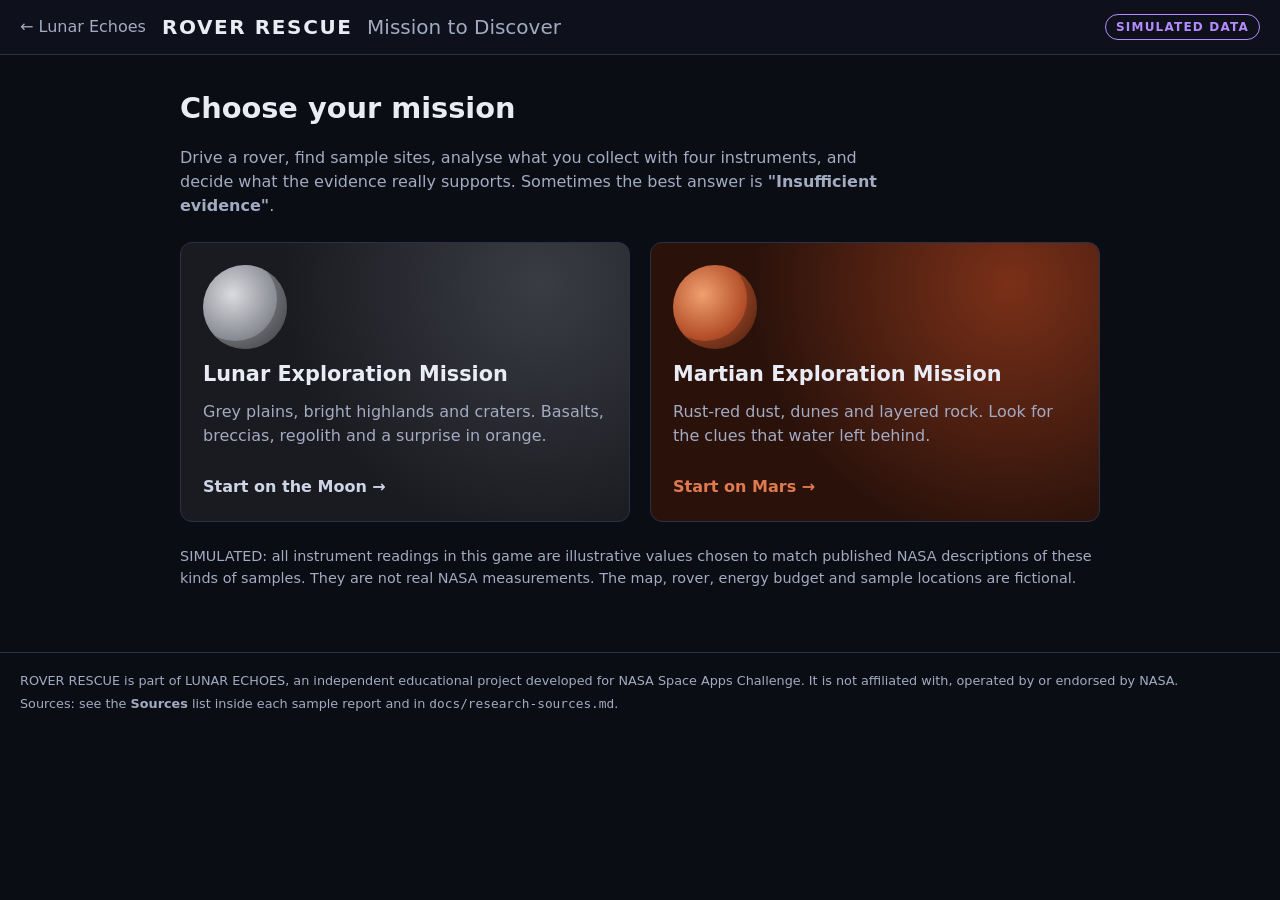
==== rover/index.html @ 32f74462 "Add ROVER RESCUE: Mission to Discover educational rover game Standalone game in rover/ (own HTML, CS" ====
<!DOCTYPE html>
<html lang="en">
<head>
  <meta charset="UTF-8">
  <meta name="viewport" content="width=device-width, initial-scale=1.0">
  <title>Rover Rescue: Mission to Discover | Lunar Echoes</title>
  <meta name="description" content="An educational rover game: explore the Moon or Mars, collect samples, use simulated instruments and reason from evidence.">
  <link rel="stylesheet" href="rover.css?v=20261115">
</head>
<body>
  <a class="skip" href="#game">Skip to the game</a>

  <header class="top">
    <a class="back" href="../index.html">← Lunar Echoes</a>
    <h1>ROVER RESCUE <span>Mission to Discover</span></h1>
    <p class="sim-badge" title="All instrument readings are simulated">SIMULATED DATA</p>
  </header>

  <main id="game">
    <!-- 1. Mission selection -->
    <section id="select" class="select" aria-labelledby="select-title">
      <h2 id="select-title">Choose your mission</h2>
      <p class="lead">Drive a rover, find sample sites, analyse what you collect with four instruments, and decide what the evidence really supports. Sometimes the best answer is <strong>"Insufficient evidence"</strong>.</p>
      <div class="mission-cards">
        <button type="button" class="mission-card moon" data-mission="moon">
          <span class="mc-world" aria-hidden="true"></span>
          <span class="mc-title">Lunar Exploration Mission</span>
          <span class="mc-text">Grey plains, bright highlands and craters. Basalts, breccias, regolith and a surprise in orange.</span>
          <span class="mc-go">Start on the Moon →</span>
        </button>
        <button type="button" class="mission-card mars" data-mission="mars">
          <span class="mc-world" aria-hidden="true"></span>
          <span class="mc-title">Martian Exploration Mission</span>
          <span class="mc-text">Rust-red dust, dunes and layered rock. Look for the clues that water left behind.</span>
          <span class="mc-go">Start on Mars →</span>
        </button>
      </div>
      <p class="note" id="sim-note"></p>
      <p class="note" id="load-status" role="status"></p>
    </section>

    <!-- 2. Exploration -->
    <section id="play" class="play" hidden aria-label="Rover exploration">
      <div class="stage">
        <canvas id="world" width="960" height="600" tabindex="0" aria-describedby="nearby"></canvas>

        <div class="hud hud-tl">
          <p class="hud-mission" id="hud-mission"></p>
          <div class="energy" aria-label="Rover energy">
            <span class="energy-label">Energy</span>
            <span class="energy-bar"><span id="energy-fill"></span></span>
            <span id="energy-num">100</span>
          </div>
          <p class="hud-line" id="hud-status">Status: ready</p>
        </div>

        <div class="hud hud-tr">
          <p class="hud-line"><strong>Samples</strong> <span id="hud-count">0</span></p>
          <p class="hud-line scanner" id="scanner" aria-live="off"></p>
        </div>

        <div id="toasts" class="toasts" aria-live="polite"></div>
        <p id="nearby" class="nearby" aria-live="polite"></p>

        <div class="pad" aria-label="Drive controls">
          <button type="button" class="pad-btn up" data-dir="up" aria-label="Drive up">▲</button>
          <button type="button" class="pad-btn left" data-dir="left" aria-label="Drive left">◀</button>
          <button type="button" class="pad-btn right" data-dir="right" aria-label="Drive right">▶</button>
          <button type="button" class="pad-btn down" data-dir="down" aria-label="Drive down">▼</button>
        </div>
      </div>

      <aside class="panel" aria-label="Rover controls">
        <div class="actions">
          <button type="button" id="btn-collect" class="btn primary" disabled>Collect sample <kbd>E</kbd></button>
          <button type="button" id="btn-lab" class="btn">Open lab <kbd>L</kbd></button>
          <button type="button" id="btn-journal" class="btn">Journal <kbd>J</kbd></button>
          <button type="button" id="btn-recharge" class="btn">Recharge <kbd>R</kbd></button>
        </div>

        <h2 class="panel-h">Objectives</h2>
        <ul id="objectives" class="objectives"></ul>

        <h2 class="panel-h">Inventory</h2>
        <ul id="inventory" class="inventory"><li class="empty">No samples yet. Drive to a marked site.</li></ul>

        <h2 class="panel-h">Instruments</h2>
        <ul id="inst-list" class="inst-list"></ul>

        <details class="help">
          <summary>How to play</summary>
          <ul>
            <li>Drive with the <kbd>arrow keys</kbd> or <kbd>W A S D</kbd>, or the on-screen pad.</li>
            <li>Pulsing markers are sample sites. The scanner points to the nearest one.</li>
            <li>Press <kbd>E</kbd> near a site to collect it.</li>
            <li>Open the lab (<kbd>L</kbd>) to run instruments, read the sample report and answer reasoning challenges.</li>
            <li>Low on energy? Press <kbd>R</kbd> to recharge with the solar panels. There is no way to lose.</li>
          </ul>
        </details>
        <button type="button" id="btn-switch" class="btn ghost">Change mission</button>
        <p class="note small" id="sim-note-2"></p>
      </aside>
    </section>
  </main>

  <!-- Lab -->
  <dialog id="lab" class="sheet" aria-labelledby="lab-title">
    <div class="sheet-head">
      <h2 id="lab-title">Rover lab</h2>
      <button type="button" class="close" data-close aria-label="Close lab">✕</button>
    </div>
    <div class="lab-body">
      <nav class="lab-samples" aria-label="Collected samples" id="lab-samples"></nav>
      <div class="lab-main" id="lab-main"></div>
    </div>
  </dialog>

  <!-- Journal -->
  <dialog id="journal" class="sheet" aria-labelledby="journal-title">
    <div class="sheet-head">
      <h2 id="journal-title">Mission journal</h2>
      <button type="button" class="close" data-close aria-label="Close journal">✕</button>
    </div>
    <div id="journal-body" class="journal-body"></div>
  </dialog>

  <footer class="foot">
    <p id="disclaimer"></p>
    <p>Sources: see the <strong>Sources</strong> list inside each sample report and in <code>docs/research-sources.md</code>.</p>
  </footer>

  <script src="rover.js?v=20261115"></script>
</body>
</html>
---- rover/rover.css ----
/* ROVER RESCUE: Mission to Discover. Self-contained styles (does not touch the main site's CSS). */
:root {
  --bg: #0b0d14;
  --panel: #151926;
  --panel2: #1c2133;
  --line: #2b3247;
  --text: #e9ecf5;
  --muted: #a3abc2;
  --accent: #cdd5e6;
  --moon: #cdd5e6;
  --mars: #e07a4f;
  --good: #6fd39a;
  --warn: #f2c14e;
  --bad: #f07a7a;
  --sim: #b48cff;
  --radius: 12px;
}
body.m-mars { --accent: var(--mars); }
body.m-moon { --accent: var(--moon); }

* { box-sizing: border-box; }
html, body { margin: 0; }
body {
  background: var(--bg);
  color: var(--text);
  font: 16px/1.5 system-ui, -apple-system, "Segoe UI", Roboto, sans-serif;
  min-height: 100vh;
}
a { color: var(--accent); }
kbd {
  font: 12px/1 ui-monospace, Consolas, monospace;
  border: 1px solid var(--line);
  border-bottom-width: 2px;
  border-radius: 4px;
  padding: 2px 5px;
  background: #0f1220;
  color: var(--muted);
}
button { font: inherit; cursor: pointer; }
:focus-visible { outline: 3px solid var(--warn); outline-offset: 2px; }
.skip { position: absolute; left: -999px; top: 0; background: var(--warn); color: #000; padding: 8px 12px; z-index: 50; }
.skip:focus { left: 8px; top: 8px; }

/* Header */
.top {
  display: flex; align-items: center; gap: 16px; flex-wrap: wrap;
  padding: 12px 20px; border-bottom: 1px solid var(--line); background: #0e111b;
}
.top h1 { margin: 0; font-size: 1.25rem; letter-spacing: .08em; }
.top h1 span { font-weight: 400; color: var(--muted); letter-spacing: 0; margin-left: 6px; }
.back { text-decoration: none; color: var(--muted); }
.back:hover { color: var(--text); }
.sim-badge {
  margin: 0 0 0 auto; font-size: .75rem; font-weight: 700; letter-spacing: .1em;
  color: var(--sim); border: 1px solid var(--sim); border-radius: 999px; padding: 3px 10px;
}

/* Mission select */
.select { max-width: 960px; margin: 0 auto; padding: 32px 20px 48px; }
.select h2 { font-size: 1.8rem; margin: 0 0 8px; }
.lead { color: var(--muted); max-width: 70ch; }
.mission-cards { display: grid; grid-template-columns: repeat(auto-fit, minmax(260px, 1fr)); gap: 20px; margin: 24px 0; }
.mission-card {
  display: flex; flex-direction: column; gap: 10px; text-align: left;
  padding: 22px; border-radius: var(--radius); border: 1px solid var(--line);
  color: var(--text); min-height: 280px; position: relative; overflow: hidden;
  transition: transform .15s ease, border-color .15s ease;
}
.mission-card:hover { transform: translateY(-3px); }
.mission-card.moon { background: radial-gradient(circle at 80% 15%, #3a3c44 0, #1a1b20 60%); }
.mission-card.mars { background: radial-gradient(circle at 80% 15%, #7a3018 0, #2a120b 60%); }
.mission-card.moon:hover { border-color: var(--moon); }
.mission-card.mars:hover { border-color: var(--mars); }
.mc-world { width: 84px; height: 84px; border-radius: 50%; }
.moon .mc-world {
  background: radial-gradient(circle at 35% 35%, #d9dbe0, #8d8f96 55%, #4a4b50);
  box-shadow: inset -10px -8px 0 rgba(0,0,0,.25);
}
.mars .mc-world {
  background: radial-gradient(circle at 35% 35%, #f0a070, #b4502a 55%, #5a2010);
  box-shadow: inset -10px -8px 0 rgba(0,0,0,.25);
}
.mc-title { font-size: 1.3rem; font-weight: 700; }
.mc-text { color: var(--muted); }
.mc-go { margin-top: auto; font-weight: 700; }
.moon .mc-go { color: var(--moon); }
.mars .mc-go { color: var(--mars); }
.note { color: var(--muted); font-size: .9rem; }
.note.small { font-size: .8rem; }

/* Play layout */
.play { display: grid; grid-template-columns: 1fr 320px; gap: 0; height: calc(100vh - 57px); min-height: 520px; }
.play[hidden] { display: none; }
.stage { position: relative; overflow: hidden; background: #000; }
#world { display: block; width: 100%; height: 100%; touch-action: none; }
#world:focus-visible { outline-offset: -4px; }
.panel {
  background: var(--panel); border-left: 1px solid var(--line);
  padding: 16px; overflow-y: auto; display: flex; flex-direction: column; gap: 6px;
}
.panel-h { font-size: .8rem; text-transform: uppercase; letter-spacing: .1em; color: var(--muted); margin: 14px 0 4px; }

/* HUD */
.hud {
  position: absolute; background: rgba(10, 12, 20, .78); border: 1px solid var(--line);
  border-radius: 10px; padding: 10px 12px; font-size: .9rem; backdrop-filter: blur(4px);
  pointer-events: none;
}
.hud-tl { top: 12px; left: 12px; min-width: 220px; }
.hud-tr { top: 12px; right: 12px; text-align: right; max-width: 260px; }
.hud-mission { margin: 0 0 6px; font-weight: 700; color: var(--accent); }
.hud-line { margin: 4px 0 0; }
.energy { display: flex; align-items: center; gap: 8px; }
.energy-label { font-size: .8rem; color: var(--muted); }
.energy-bar { flex: 1; height: 10px; background: #262b3c; border-radius: 99px; overflow: hidden; min-width: 100px; }
#energy-fill { display: block; height: 100%; width: 100%; background: var(--good); transition: width .25s ease, background .25s; }
#energy-fill.mid { background: var(--warn); }
#energy-fill.low { background: var(--bad); }
#energy-num { font-variant-numeric: tabular-nums; min-width: 2.5ch; text-align: right; }
.scanner { color: var(--muted); }

.nearby {
  position: absolute; left: 50%; bottom: 16px; transform: translateX(-50%);
  margin: 0; background: rgba(10, 12, 20, .85); border: 1px solid var(--accent);
  border-radius: 999px; padding: 6px 16px; font-size: .9rem; white-space: nowrap;
}
.nearby:empty { display: none; }

.toasts { position: absolute; top: 120px; left: 50%; transform: translateX(-50%); display: flex; flex-direction: column; gap: 8px; align-items: center; pointer-events: none; width: min(90%, 420px); }
.toast {
  background: rgba(15, 18, 30, .95); border: 1px solid var(--accent); border-left-width: 4px;
  border-radius: 8px; padding: 8px 14px; font-size: .9rem; animation: toast-in .25s ease;
  box-shadow: 0 6px 20px rgba(0,0,0,.4); text-align: center;
}
.toast.good { border-color: var(--good); }
.toast.warn { border-color: var(--warn); }
@keyframes toast-in { from { opacity: 0; transform: translateY(-8px); } to { opacity: 1; transform: none; } }

/* Touch pad */
.pad { position: absolute; left: 16px; bottom: 16px; width: 150px; height: 150px; display: none; }
.pad-btn {
  position: absolute; width: 50px; height: 50px; border-radius: 12px;
  background: rgba(20, 24, 38, .8); border: 1px solid var(--line); color: var(--text); font-size: 1.1rem;
  touch-action: none; user-select: none; -webkit-user-select: none;
}
.pad-btn.on { background: var(--accent); color: #000; }
.pad .up { left: 50px; top: 0; }
.pad .down { left: 50px; bottom: 0; }
.pad .left { left: 0; top: 50px; }
.pad .right { right: 0; top: 50px; }
@media (pointer: coarse) { .pad { display: block; } }

/* Panel controls */
.actions { display: grid; grid-template-columns: 1fr 1fr; gap: 8px; }
.btn {
  border: 1px solid var(--line); background: var(--panel2); color: var(--text);
  border-radius: 8px; padding: 9px 10px; display: inline-flex; align-items: center; justify-content: center; gap: 6px;
}
.btn:hover:not(:disabled) { border-color: var(--accent); }
.btn:disabled { opacity: .45; cursor: not-allowed; }
.btn.primary { background: var(--accent); color: #111; border-color: var(--accent); font-weight: 700; grid-column: 1 / -1; }
.btn.primary kbd { background: rgba(0,0,0,.15); color: #111; border-color: rgba(0,0,0,.3); }
.btn.ghost { background: transparent; margin-top: 12px; }
.btn.small { padding: 5px 9px; font-size: .85rem; }

.objectives, .inventory, .inst-list { list-style: none; margin: 0; padding: 0; display: flex; flex-direction: column; gap: 6px; }
.objectives li { padding-left: 26px; position: relative; font-size: .9rem; }
.objectives li::before { content: "○"; position: absolute; left: 4px; color: var(--muted); }
.objectives li.done { color: var(--muted); }
.objectives li.done::before { content: "✓"; color: var(--good); font-weight: 700; }
.objectives .prog { color: var(--muted); font-size: .8rem; }
.inventory .empty { color: var(--muted); font-size: .9rem; }
.inv-item {
  width: 100%; text-align: left; background: var(--panel2); border: 1px solid var(--line);
  border-radius: 8px; padding: 8px 10px; color: var(--text); display: flex; gap: 10px; align-items: center;
}
.inv-item:hover { border-color: var(--accent); }
.inv-swatch { width: 18px; height: 18px; border-radius: 50%; flex: none; border: 1px solid rgba(255,255,255,.2); }
.inv-meta { display: flex; flex-direction: column; line-height: 1.25; }
.inv-meta small { color: var(--muted); }
.inst-list li { font-size: .85rem; display: flex; gap: 8px; color: var(--muted); }
.inst-list .ico { width: 20px; text-align: center; color: var(--accent); }
.help { margin-top: 12px; font-size: .9rem; color: var(--muted); }
.help summary { cursor: pointer; color: var(--text); }
.help ul { padding-left: 18px; }

/* Dialogs */
.sheet {
  width: min(1000px, 96vw); max-height: 92vh; padding: 0; border: 1px solid var(--line);
  border-radius: 14px; background: var(--panel); color: var(--text);
}
.sheet::backdrop { background: rgba(0, 0, 0, .65); }
.sheet[open] { display: flex; flex-direction: column; }
.sheet-head { display: flex; align-items: center; justify-content: space-between; padding: 12px 18px; border-bottom: 1px solid var(--line); }
.sheet-head h2 { margin: 0; font-size: 1.15rem; }
.close { background: none; border: 0; color: var(--muted); font-size: 1.2rem; padding: 4px 8px; }
.close:hover { color: var(--text); }

.lab-body { display: grid; grid-template-columns: 220px 1fr; min-height: 0; flex: 1; overflow: hidden; }
.lab-samples { border-right: 1px solid var(--line); padding: 12px; overflow-y: auto; display: flex; flex-direction: column; gap: 6px; }
.lab-samples .inv-item[aria-current="true"] { border-color: var(--accent); background: #232a40; }
.lab-main { padding: 16px 20px 24px; overflow-y: auto; }
.lab-empty { color: var(--muted); }

.tabs { display: flex; gap: 6px; flex-wrap: wrap; border-bottom: 1px solid var(--line); margin: 12px 0 16px; }
.tab {
  background: none; border: 0; border-bottom: 3px solid transparent; color: var(--muted);
  padding: 8px 12px; margin-bottom: -1px;
}
.tab[aria-selected="true"] { color: var(--text); border-bottom-color: var(--accent); font-weight: 600; }

.sample-head { display: flex; gap: 14px; align-items: center; }
.sample-head h3 { margin: 0; font-size: 1.2rem; }
.sample-head p { margin: 2px 0 0; color: var(--muted); font-size: .9rem; }
.sample-art { width: 64px; height: 64px; border-radius: 12px; flex: none; }

.inst-grid { display: grid; grid-template-columns: repeat(auto-fit, minmax(210px, 1fr)); gap: 12px; }
.inst-card { background: var(--panel2); border: 1px solid var(--line); border-radius: 10px; padding: 12px; display: flex; flex-direction: column; gap: 6px; }
.inst-card h4 { margin: 0; display: flex; align-items: center; gap: 8px; }
.inst-card .ico { color: var(--accent); font-size: 1.1rem; }
.inst-card p { margin: 0; font-size: .85rem; color: var(--muted); }
.inst-card p strong { color: var(--text); font-weight: 600; }
.inst-card .real { font-style: italic; }
.inst-card .btn { margin-top: auto; }
.inst-card.used { border-color: color-mix(in srgb, var(--good) 50%, var(--line)); }
.readings { margin: 6px 0 0; display: grid; grid-template-columns: auto 1fr; gap: 2px 10px; font-size: .85rem; }
.readings dt { color: var(--muted); }
.readings dd { margin: 0; }
.scan { height: 4px; background: var(--line); border-radius: 4px; overflow: hidden; }
.scan span { display: block; height: 100%; width: 0; background: var(--accent); animation: scan 0.9s ease forwards; }
@keyframes scan { to { width: 100%; } }

.sim-tag {
  display: inline-block; font-size: .7rem; font-weight: 700; letter-spacing: .08em;
  color: var(--sim); border: 1px solid var(--sim); border-radius: 4px; padding: 0 5px; vertical-align: middle;
}

.report { border: 1px solid var(--line); border-radius: 10px; overflow: hidden; }
.report table { width: 100%; border-collapse: collapse; font-size: .9rem; }
.report th, .report td { text-align: left; vertical-align: top; padding: 8px 12px; border-bottom: 1px solid var(--line); }
.report th { width: 34%; color: var(--muted); font-weight: 600; background: #181c2a; }
.report tr:last-child th, .report tr:last-child td { border-bottom: 0; }
.report .pending { color: var(--muted); font-style: italic; }
.report ul { margin: 0; padding-left: 18px; }
.report-actions { display: flex; gap: 8px; margin-top: 12px; flex-wrap: wrap; }

.q-card { background: var(--panel2); border: 1px solid var(--line); border-radius: 10px; padding: 14px; margin-bottom: 14px; }
.q-card h4 { margin: 0 0 10px; font-size: 1rem; }
.q-opts { display: flex; flex-direction: column; gap: 8px; }
.q-opt {
  text-align: left; background: #12162280; border: 1px solid var(--line); color: var(--text);
  border-radius: 8px; padding: 9px 12px;
}
.q-opt:hover:not(:disabled) { border-color: var(--accent); }
.q-opt.insufficient { border-style: dashed; }
.q-opt.best { border-color: var(--good); background: color-mix(in srgb, var(--good) 15%, transparent); }
.q-opt.ok { border-color: var(--warn); background: color-mix(in srgb, var(--warn) 12%, transparent); }
.q-opt.wrong { border-color: var(--bad); background: color-mix(in srgb, var(--bad) 12%, transparent); }
.q-opt:disabled { cursor: default; }
.q-feedback { margin: 10px 0 0; font-size: .9rem; }
.q-feedback strong.good { color: var(--good); }
.q-feedback strong.ok { color: var(--warn); }
.q-feedback strong.bad { color: var(--bad); }
.q-locked { color: var(--muted); font-size: .9rem; margin: 0; }

.journal-body { padding: 16px 20px 24px; overflow-y: auto; }
.j-stats { display: grid; grid-template-columns: repeat(auto-fit, minmax(140px, 1fr)); gap: 10px; margin-bottom: 16px; }
.j-stat { background: var(--panel2); border: 1px solid var(--line); border-radius: 10px; padding: 10px 12px; }
.j-stat b { display: block; font-size: 1.4rem; }
.j-stat span { color: var(--muted); font-size: .85rem; }
.j-entry { border: 1px solid var(--line); border-radius: 10px; padding: 12px 14px; margin-bottom: 10px; }
.j-entry h4 { margin: 0 0 4px; }
.j-entry p, .j-entry li { font-size: .9rem; }
.j-entry ul { margin: 4px 0; padding-left: 18px; }
.j-h { font-size: .8rem; text-transform: uppercase; letter-spacing: .1em; color: var(--muted); margin: 18px 0 8px; }
.notes-input { width: 100%; min-height: 60px; background: #0f1220; color: var(--text); border: 1px solid var(--line); border-radius: 8px; padding: 8px; font: inherit; font-size: .9rem; }

.foot { padding: 14px 20px; border-top: 1px solid var(--line); color: var(--muted); font-size: .8rem; }
.foot p { margin: 4px 0; }

/* Responsive */
@media (max-width: 900px) {
  .play { grid-template-columns: 1fr; height: auto; }
  .stage { height: 62vh; min-height: 360px; }
  .panel { border-left: 0; border-top: 1px solid var(--line); }
  .lab-body { grid-template-columns: 1fr; overflow-y: auto; }
  .lab-samples { flex-direction: row; overflow-x: auto; border-right: 0; border-bottom: 1px solid var(--line); }
  .lab-samples .inv-item { min-width: 170px; }
  .lab-main { overflow: visible; }
  .hud-tr { max-width: 46%; }
}
@media (max-width: 520px) {
  .top h1 span { display: none; }
  .hud { font-size: .78rem; padding: 7px 9px; }
  .hud-tl { min-width: 0; max-width: calc(50% - 16px); left: 8px; top: 8px; }
  .hud-tr { max-width: calc(50% - 16px); right: 8px; top: 8px; }
  .energy-bar { min-width: 50px; }
  .report th { width: 40%; }
  .nearby { font-size: .8rem; white-space: normal; text-align: center; width: max-content; max-width: 70%; bottom: 175px; }
}
@media (prefers-reduced-motion: reduce) {
  *, *::before, *::after { animation-duration: 0.01ms !important; transition: none !important; }
}
@media print {
  body { background: #fff; color: #000; }
}
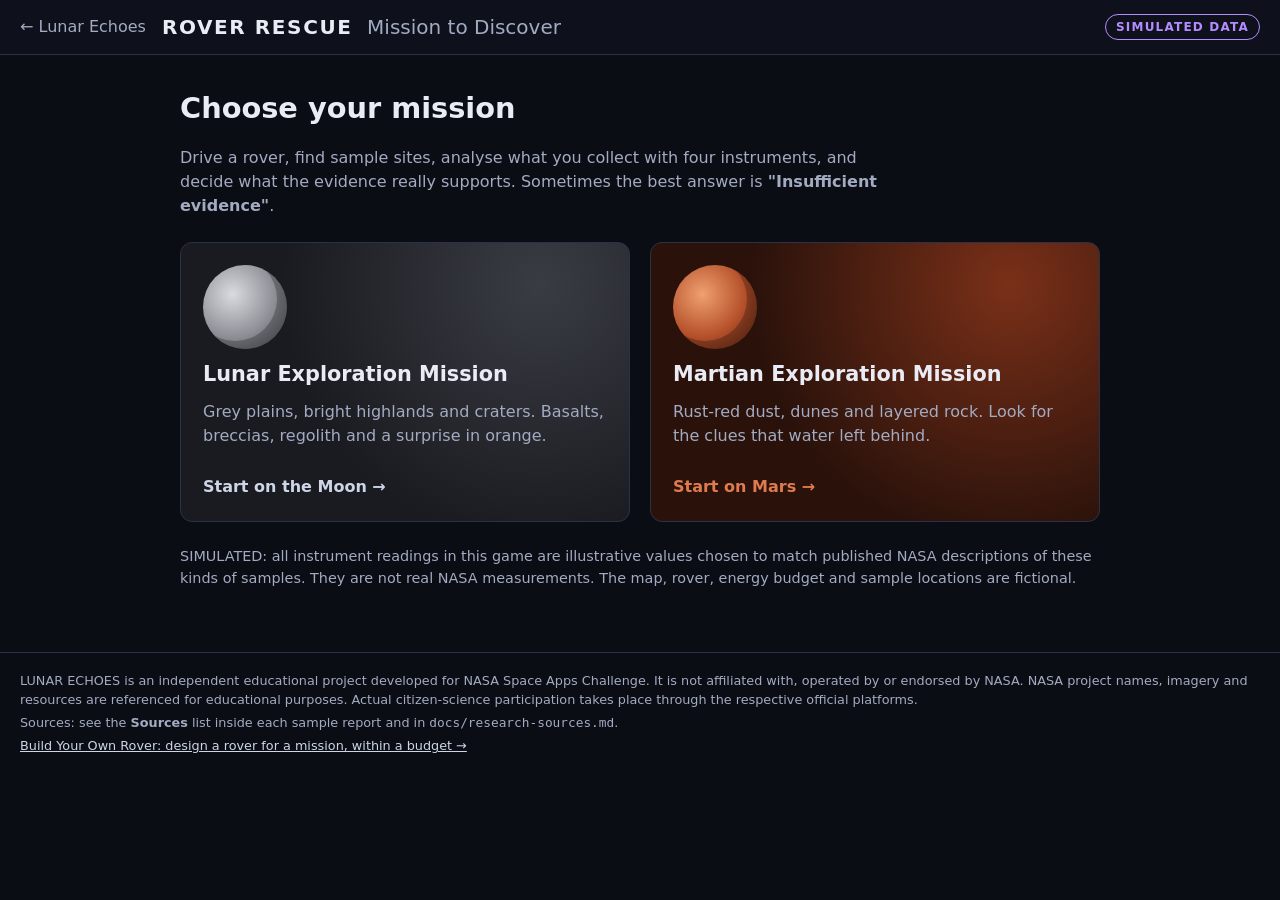
==== commit d25205a0: "Beyond the Archive round 2 (Priority 1): heritage map, footprints lab, reasoning, builder, ethics - " ====
--- a/rover/index.html
+++ b/rover/index.html
@@ -127,6 +127,7 @@
   <footer class="foot">
     <p id="disclaimer"></p>
     <p>Sources: see the <strong>Sources</strong> list inside each sample report and in <code>docs/research-sources.md</code>.</p>
+    <p><a href="build.html">Build Your Own Rover: design a rover for a mission, within a budget →</a></p>
   </footer>
 
   <script src="rover.js?v=20261115"></script>
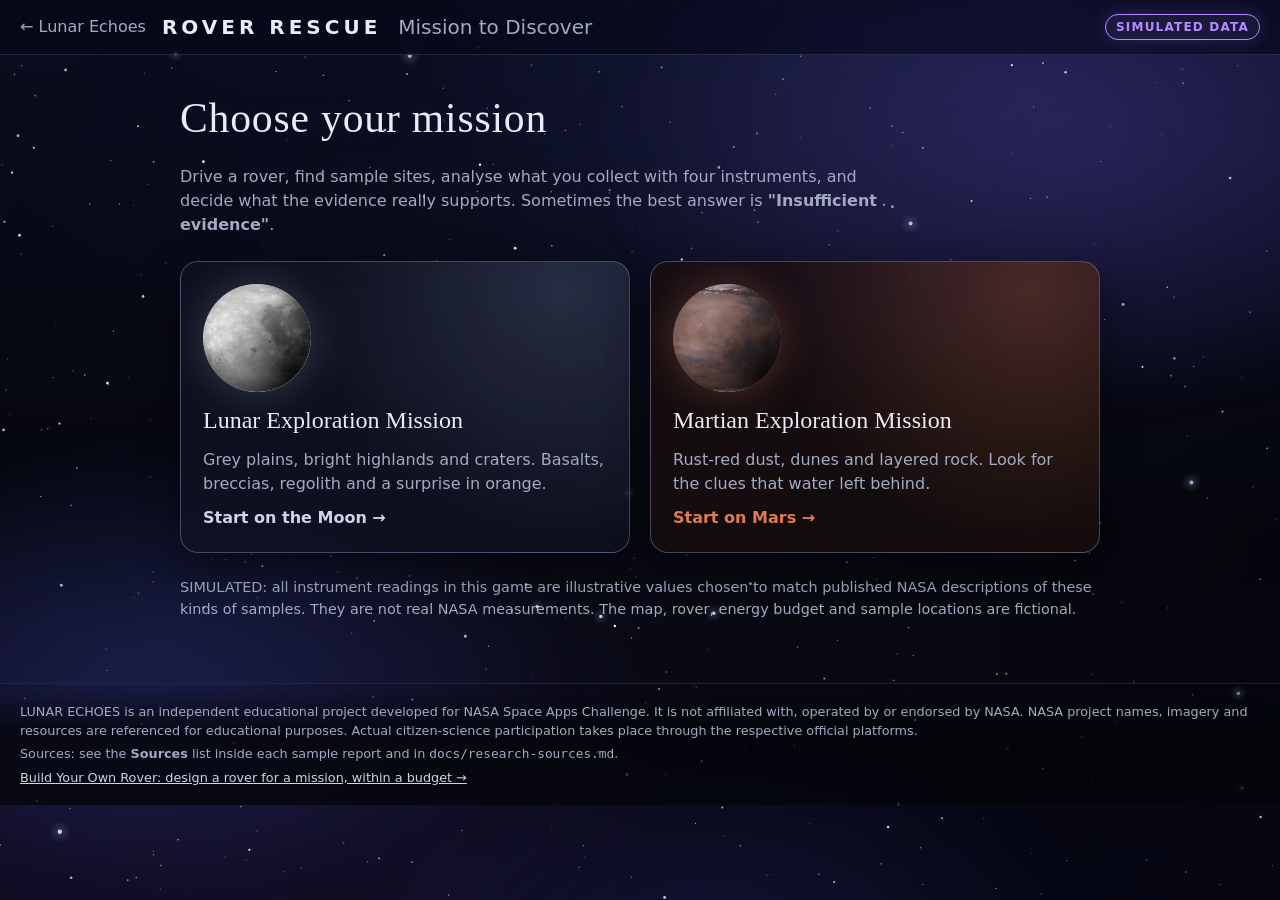
==== commit dcc0c94b: "Apply the cinematic theme to the rover pages - rover/rover-cinematic.css (loaded after rover.css/bui" ====
--- a/rover/index.html
+++ b/rover/index.html
@@ -6,8 +6,16 @@
   <title>Rover Rescue: Mission to Discover | Lunar Echoes</title>
   <meta name="description" content="An educational rover game: explore the Moon or Mars, collect samples, use simulated instruments and reason from evidence.">
   <link rel="stylesheet" href="rover.css?v=20261115">
+  <link rel="stylesheet" href="rover-cinematic.css?v=20261115h">
 </head>
 <body>
+  <!-- Deep-space backdrop shared with the main site (rover-cinematic.css, ../js/cinematic.js) -->
+  <div class="cosmos" aria-hidden="true">
+    <canvas id="starfield" class="cosmos-stars"></canvas>
+    <div class="cosmos-twinkle"></div>
+    <div class="cosmos-nebula"></div>
+  </div>
+
   <a class="skip" href="#game">Skip to the game</a>
 
   <header class="top">
@@ -130,6 +138,7 @@
     <p><a href="build.html">Build Your Own Rover: design a rover for a mission, within a budget →</a></p>
   </footer>
 
-  <script src="rover.js?v=20261115"></script>
+  <script src="rover.js?v=20261115g"></script>
+  <script src="../js/cinematic.js?v=20261115h"></script>
 </body>
 </html>
--- a/rover/rover-cinematic.css
+++ b/rover/rover-cinematic.css
@@ -0,0 +1,155 @@
+/* Rover pages: cinematic layer, matching the main site's deep-space theme (../css/cinematic.css).
+   Loaded after rover.css (and build.css). Styles only; the game and builder logic are unchanged.
+   Note: rover.js rewrites <body class>, so nothing here depends on a body class. */
+
+:root {
+  --bg: #05060c;
+  --panel: rgba(15, 19, 34, 0.74);
+  --panel2: rgba(24, 30, 52, 0.8);
+  --line: rgba(150, 170, 230, 0.18);
+  --line-strong: rgba(170, 190, 255, 0.32);
+  --glass: blur(14px) saturate(140%);
+  --ease: cubic-bezier(0.22, 0.61, 0.36, 1);
+  --serif: "Iowan Old Style", "Palatino Linotype", Palatino, Georgia, serif;
+}
+
+html, body { overflow-x: clip; }
+body { background: #05060c; }
+
+/* ---------- Deep-space backdrop (same layers as the main site) ---------- */
+.cosmos {
+  position: fixed; inset: 0; z-index: -1; pointer-events: none;
+  background:
+    radial-gradient(ellipse 70% 50% at 80% 10%, rgba(40, 52, 120, 0.35), transparent 70%),
+    radial-gradient(ellipse 60% 50% at 10% 85%, rgba(70, 40, 120, 0.25), transparent 70%),
+    linear-gradient(180deg, #0a0d1f 0%, #05060c 60%, #060713 100%);
+}
+.cosmos-stars { position: absolute; inset: 0; width: 100%; height: 100%; }
+.cosmos-twinkle {
+  position: absolute; inset: 0; opacity: 0.7;
+  background-image:
+    radial-gradient(1.4px 1.4px at 12% 18%, #fff, transparent),
+    radial-gradient(1.2px 1.2px at 68% 12%, #dfe7ff, transparent),
+    radial-gradient(1.6px 1.6px at 84% 42%, #fff, transparent),
+    radial-gradient(1.1px 1.1px at 32% 64%, #e9e3ff, transparent),
+    radial-gradient(1.5px 1.5px at 52% 86%, #fff, transparent),
+    radial-gradient(1.3px 1.3px at 6% 52%, #fff, transparent);
+  animation: rc-twinkle 6s ease-in-out infinite alternate;
+}
+.cosmos-nebula {
+  position: absolute; inset: -10%; filter: blur(20px);
+  background:
+    radial-gradient(ellipse 45% 35% at 78% 22%, rgba(112, 72, 200, 0.22), transparent 70%),
+    radial-gradient(ellipse 40% 30% at 18% 70%, rgba(52, 96, 210, 0.2), transparent 70%),
+    radial-gradient(ellipse 35% 25% at 55% 95%, rgba(60, 50, 150, 0.22), transparent 70%);
+  animation: rc-drift 90s ease-in-out infinite alternate;
+}
+@keyframes rc-twinkle { 0% { opacity: 0.35; } 100% { opacity: 0.85; } }
+@keyframes rc-drift { 0% { transform: translate3d(0, 0, 0) scale(1); } 100% { transform: translate3d(-2%, 1.5%, 0) scale(1.05); } }
+
+/* ---------- Glass header ---------- */
+.top {
+  position: sticky; top: 0; z-index: 20;
+  background: rgba(6, 8, 18, 0.6);
+  backdrop-filter: var(--glass); -webkit-backdrop-filter: var(--glass);
+  border-bottom: 1px solid var(--line);
+}
+.top h1 { letter-spacing: 0.2em; font-weight: 600; }
+.back { transition: color 0.2s; }
+.sim-badge { background: rgba(180, 140, 255, 0.08); box-shadow: 0 0 18px rgba(180, 140, 255, 0.18); }
+
+/* ---------- Mission select ---------- */
+.select h2, .b-intro h2 {
+  font-family: var(--serif); font-weight: 400; letter-spacing: 0.02em;
+  font-size: clamp(1.9rem, 4.5vw, 2.6rem);
+  text-shadow: 0 0 30px rgba(150, 175, 255, 0.15);
+}
+.mission-card {
+  border-radius: 18px;
+  border-color: var(--line-strong);
+  backdrop-filter: var(--glass); -webkit-backdrop-filter: var(--glass);
+  box-shadow: 0 14px 40px rgba(0, 0, 0, 0.45);
+  transition: transform 0.35s var(--ease), box-shadow 0.35s var(--ease), border-color 0.35s;
+}
+.mission-card.moon { background: radial-gradient(circle at 85% 10%, rgba(150, 170, 220, 0.18), transparent 55%), rgba(16, 19, 32, 0.7); }
+.mission-card.mars { background: radial-gradient(circle at 85% 10%, rgba(224, 122, 79, 0.24), transparent 55%), rgba(26, 14, 12, 0.72); }
+.mission-card:hover { transform: translateY(-6px); }
+.mission-card.moon:hover { box-shadow: 0 24px 56px rgba(0, 0, 0, 0.55), 0 0 40px rgba(170, 190, 255, 0.18); }
+.mission-card.mars:hover { box-shadow: 0 24px 56px rgba(0, 0, 0, 0.55), 0 0 40px rgba(224, 122, 79, 0.22); }
+.mc-title { font-family: var(--serif); font-weight: 400; font-size: 1.5rem; }
+
+/* The little worlds become real NASA globes (same maps as the main site) */
+.mc-world {
+  width: 108px; height: 108px; position: relative; overflow: hidden;
+  background-repeat: repeat-x; background-size: 216px 108px;
+  animation: rc-spin 60s linear infinite;
+}
+.moon .mc-world { background-repeat: repeat-x; background-size: 216px 108px; background-image: url("../assets/images/maps/moon-lroc-color-2k.jpg"); filter: grayscale(0.85) contrast(1.1); box-shadow: 0 0 40px rgba(170, 190, 255, 0.25); }
+.mars .mc-world { background-repeat: repeat-x; background-size: 216px 108px; background-image: url("../assets/images/maps/mars-viking-mdim21-2k.jpg"); box-shadow: 0 0 40px rgba(224, 122, 79, 0.3); }
+.mc-world::after {
+  content: ""; position: absolute; inset: 0; border-radius: 50%;
+  background:
+    radial-gradient(circle at 32% 30%, rgba(255, 255, 255, 0.16), transparent 42%),
+    radial-gradient(circle at 82% 80%, rgba(0, 0, 0, 0.78), rgba(0, 0, 0, 0.35) 35%, transparent 62%);
+  box-shadow: inset -8px -6px 18px rgba(0, 0, 0, 0.65);
+}
+@keyframes rc-spin { from { background-position: 0 0; } to { background-position: -216px 0; } }
+
+/* ---------- Game layout ---------- */
+@media (min-width: 901px) { .play { height: calc(100vh - 58px); } }
+.stage { background: #000; box-shadow: inset 0 0 0 1px var(--line); }
+.panel {
+  background: rgba(10, 13, 26, 0.72);
+  backdrop-filter: var(--glass); -webkit-backdrop-filter: var(--glass);
+  border-left-color: var(--line);
+}
+.hud {
+  background: rgba(8, 10, 22, 0.66);
+  border-color: var(--line-strong);
+  border-radius: 12px;
+  box-shadow: 0 8px 24px rgba(0, 0, 0, 0.35);
+}
+.nearby { background: rgba(8, 10, 22, 0.8); box-shadow: 0 0 22px rgba(205, 213, 230, 0.15); }
+.toast { background: rgba(10, 13, 28, 0.92); backdrop-filter: blur(8px); -webkit-backdrop-filter: blur(8px); }
+.inv-item, .inst-card, .q-card, .j-entry, .j-stat, .report {
+  background: rgba(20, 25, 44, 0.7);
+  border-color: var(--line);
+}
+.inv-item, .q-opt, .btn { transition: transform 0.2s var(--ease), border-color 0.2s, box-shadow 0.25s, background 0.2s; }
+.btn { background: rgba(255, 255, 255, 0.04); border-color: var(--line-strong); }
+.btn:hover:not(:disabled) { box-shadow: 0 0 18px rgba(170, 190, 255, 0.12); }
+.btn.primary { box-shadow: 0 8px 24px rgba(0, 0, 0, 0.35), 0 0 22px color-mix(in srgb, var(--accent) 35%, transparent); }
+.btn.ghost { background: transparent; }
+.report th { background: rgba(255, 255, 255, 0.03); }
+
+/* Dialogs (lab, journal): solid enough to read, with a blurred backdrop */
+.sheet {
+  background: rgba(12, 15, 30, 0.96);
+  border-color: var(--line-strong);
+  border-radius: 18px;
+  box-shadow: 0 30px 80px rgba(0, 0, 0, 0.6);
+}
+.sheet::backdrop { background: rgba(3, 4, 10, 0.7); backdrop-filter: blur(5px); -webkit-backdrop-filter: blur(5px); }
+
+/* ---------- Build Your Own Rover ---------- */
+.b-form fieldset, .b-side, .b-report {
+  background: rgba(14, 18, 34, 0.72);
+  border-color: var(--line);
+  backdrop-filter: var(--glass); -webkit-backdrop-filter: var(--glass);
+}
+.b-form fieldset { border-radius: 16px; }
+.b-side { border-radius: 16px; box-shadow: 0 16px 40px rgba(0, 0, 0, 0.4); }
+.b-mission, .b-opt { background: rgba(24, 30, 52, 0.6); border-color: var(--line); transition: border-color 0.2s, background 0.2s, box-shadow 0.25s; }
+.b-mission:has(input:checked), .b-opt:has(input:checked) { background: rgba(232, 194, 122, 0.1); box-shadow: 0 0 20px rgba(232, 194, 122, 0.12); }
+.b-rating { background: rgba(24, 30, 52, 0.6); }
+.b-report { border-radius: 18px; }
+.b-report h2 { font-family: var(--serif); font-weight: 400; font-size: 1.8rem; }
+
+/* Footer */
+.foot { background: linear-gradient(180deg, transparent, rgba(4, 5, 10, 0.8) 40%); border-top-color: var(--line); }
+
+/* ---------- Reduced motion ---------- */
+@media (prefers-reduced-motion: reduce) {
+  .cosmos-twinkle, .cosmos-nebula, .mc-world { animation: none !important; }
+  .mission-card:hover { transform: none; }
+}
